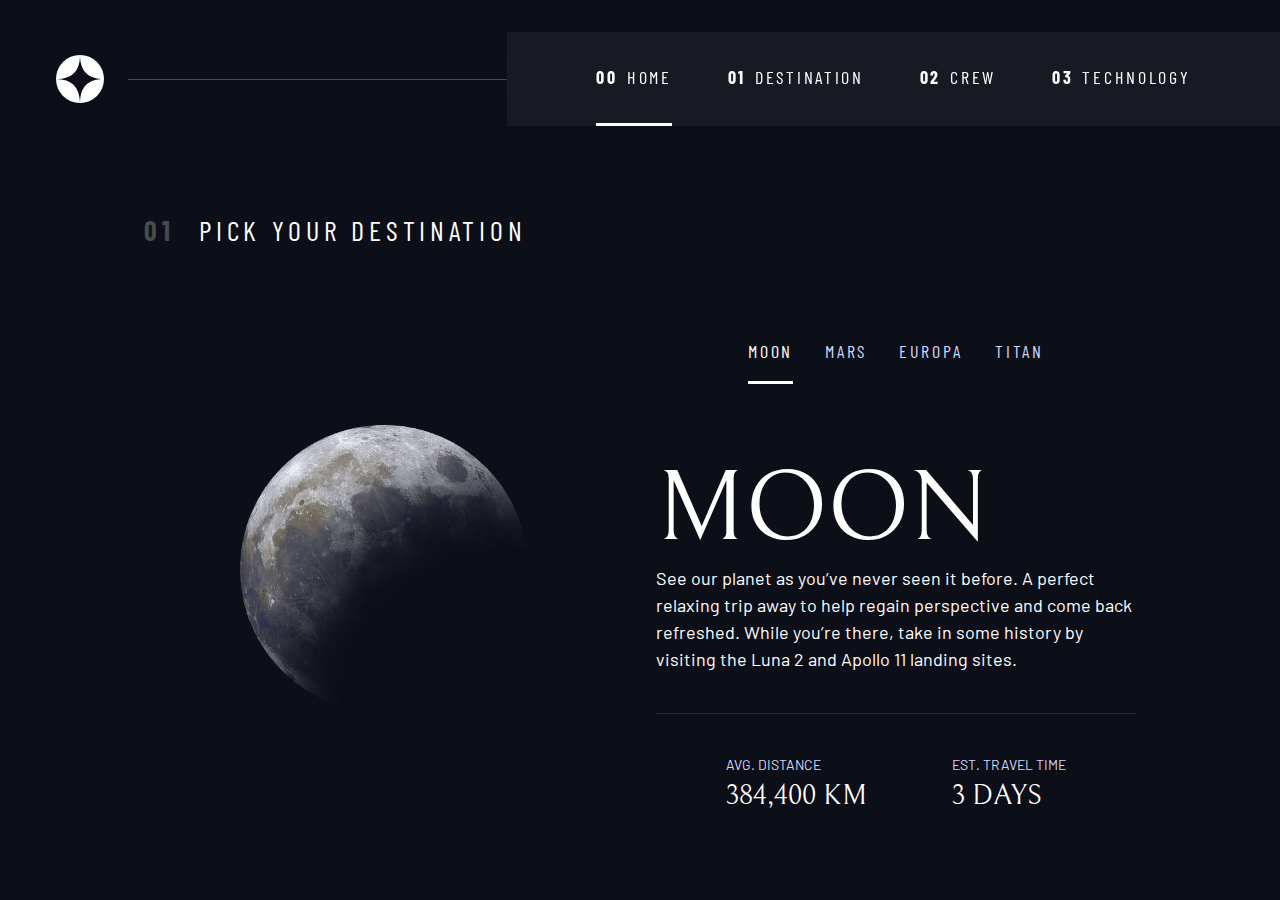
==== destination.html @ 15d5527f "initial commit" ====
<!DOCTYPE html>
<html lang="en">

<head>
    <meta charset="UTF-8">
    <meta name="viewport" content="width=device-width, initial-scale=1.0">

    <link rel="icon" type="image/png" sizes="32x32" href="./assets/favicon-32x32.png">
    <!-- Google fonts -->
    <link rel="preconnect" href="https://fonts.googleapis.com">
    <link rel="preconnect" href="https://fonts.gstatic.com" crossorigin>
    <link
        href="https://fonts.googleapis.com/css2?family=Barlow+Condensed:wght@400;700&family=Bellefair&family=Barlow:wght@400;700&display=swap"
        rel="stylesheet">

    <!-- Our custom CSS -->
    <link rel="stylesheet" href="./css/index.css">
    <link rel="stylesheet" href="./css/destination.css">
    <title>Frontend Mentor | Space tourism website</title>
    <script src="index.js" defer></script>
</head>

<body class="destination">
    <a class="skip-to-content" href="#main">Skip to content</a>
    <header class="primary-header flex">
        <div>
            <img src="./assets/shared/logo.svg" alt="space tourism logo" class="logo">
        </div>
        <button class="mobile-nav-toggle" aria-controls="primary-navigation"><span class="sr-only"
                aria-expanded="false">Menu</span></button>
        <nav>
            <ul id="primary-navigation" data-visible="false" class="primary-navigation underline-indicators flex">
                <li class="active"><a class="ff-sans-cond uppercase text-white letter-spacing-2" href="home.html"><span
                            aria-hidden="true">00</span>Home</a>
                <li><a class="ff-sans-cond uppercase text-white letter-spacing-2" href="destination.html"><span
                            aria-hidden="true">01</span>Destination</a>
                <li><a class="ff-sans-cond uppercase text-white letter-spacing-2" href="crew.html"><span
                            aria-hidden="true">02</span>Crew</a>
                <li><a class="ff-sans-cond uppercase text-white letter-spacing-2" href="technology.html"><span
                            aria-hidden="true">03</span>Technology</a>
            </ul>
        </nav>
    </header>


    <main id="main" class="grid-container grid-container--destination flow">
        <h1 class="numbered-title"><span aria-hidden="true">01</span> Pick your destination</h1>

        <img src="assets/destination/image-moon.png" alt="the moon" />

        <div class="tab-list underline-indicators flex">
            <button aria-selected="true"
                class="uppercase ff-sans-cond text-accent bg-dark letter-spacing-2">Moon</button>
            <button aria-selected="false"
                class="uppercase ff-sans-cond text-accent bg-dark letter-spacing-2">Mars</button>
            <button aria-selected="false"
                class="uppercase ff-sans-cond text-accent bg-dark letter-spacing-2">Europa</button>
            <button aria-selected="false"
                class="uppercase ff-sans-cond text-accent bg-dark letter-spacing-2">Titan</button>
        </div>

        <article class="destination-info">
            <h2 class="fs-800 uppercase ff-serif">Moon</h2>

            <p>See our planet as you’ve never seen it before. A perfect relaxing trip away to help
                regain perspective and come back refreshed. While you’re there, take in some history
                by visiting the Luna 2 and Apollo 11 landing sites.</p>

            <div class="destination-meta flex">
                <div>
                    <h3 class="text-accent fs-200 uppercase">Avg. distance</h3>
                    <p class="fs-500 ff-serif uppercase">384,400 km</p>
                </div>
                <div>
                    <h3 class="text-accent fs-200 uppercase">Est. travel time</h3>
                    <p class="fs-500 ff-serif uppercase">3 days</p>
                </div>
            </div>

        </article>
    </main>


</body>

</html>
---- css/index.css ----
/* ------------------- */
/* Custom properties   */
/* ------------------- */

:root {
  /* colors */
  --clr-dark: 230 35% 7%;
  --clr-light: 231 77% 90%;
  --clr-white: 0 0% 100%;

  /* font-sizes */
  --fs-900: clamp(5rem, 8vw + 1rem, 9.375rem);
  --fs-800: 3.5rem;
  --fs-700: 1.5rem;
  --fs-600: 1rem;
  --fs-500: 1rem;
  --fs-400: 0.9375rem;
  --fs-300: 1rem;
  --fs-200: 0.875rem;

  /* font-families */
  --ff-serif: "Bellefair", serif;
  --ff-sans-cond: "Barlow Condensed", sans-serif;
  --ff-sans-normal: "Barlow", sans-serif;
}

@media (min-width: 35em) {
  :root {
    --fs-800: 5rem;
    --fs-700: 2.5rem;
    --fs-600: 1.5rem;
    --fs-500: 1.25rem;
    --fs-400: 1rem;
  }
}

@media (min-width: 45em) {
  :root {
    /* font-sizes */
    --fs-800: 6.25rem;
    --fs-700: 3.5rem;
    --fs-600: 2rem;
    --fs-500: 1.75rem;
    --fs-400: 1.125rem;
  }
}
/* ------------------- */
/* Reset               */
/* ------------------- */

/* https://piccalil.li/blog/a-modern-css-reset/ */

/* Box sizing */
*,
*::before,
*::after {
  box-sizing: border-box;
}

/* Reset margins */
body,
h1,
h2,
h3,
h4,
h5,
p,
figure,
picture {
  margin: 0;
}

h1,
h2,
h3,
h4,
h5,
h6,
p {
  font-weight: 400;
}

/* set up the body */
body {
  font-family: var(--ff-sans-normal);
  font-size: var(--fs-400);
  color: hsl(var(--clr-white));
  background-color: hsl(var(--clr-dark));
  line-height: 1.5;
  min-height: 100vh;
  display: grid;
  grid-template-rows: min-content 1fr;
  overflow-x: hidden;
}

/* make images easier to work with */
img,
picture {
  max-width: 100%;
  display: block;
}

/* make form elements easier to work with */
input,
button,
textarea,
select {
  font: inherit;
}

/* remove animations for people who've turned them off */
@media (prefers-reduced-motion: reduce) {
  *,
  *::before,
  *::after {
    animation-duration: 0.01ms !important;
    animation-iteration-count: 1 !important;
    transition-duration: 0.01ms !important;
    scroll-behavior: auto !important;
  }
}

/* ------------------- */
/* Utility classes     */
/* ------------------- */

/* general */

.flex {
  display: flex;
  gap: var(--gap, 1rem);
}

.grid {
  display: grid;
  gap: var(--gap, 1rem);
}

.d-block {
  display: block;
}

.flow > *:where(:not(:first-child)) {
  margin-top: var(--flow-space, 1rem);
}

.container {
  padding-inline: 2em;
  margin-inline: auto;
  max-width: 80rem;
}

.sr-only {
  position: absolute;
  width: 1px;
  height: 1px;
  padding: 0;
  margin: -1px;
  overflow: hidden;
  clip: rect(0, 0, 0, 0);
  white-space: nowrap; /* added line */
  border: 0;
}

.skip-to-content {
  position: absolute;
  z-index: 9999;
  background: hsl(var(--clr-white));
  color: hsl(var(--clr-dark));
  padding: 0.5em 1em;
  margin-inline: auto;
  transform: translateY(-100%);
  transition: transform 250ms ease-in;
}

.skip-to-content:focus {
  transform: translateY(0);
}

/* colors */

.bg-dark {
  background-color: hsl(var(--clr-dark));
}
.bg-accent {
  background-color: hsl(var(--clr-light));
}
.bg-white {
  background-color: hsl(var(--clr-white));
}

.text-dark {
  color: hsl(var(--clr-dark));
}
.text-accent {
  color: hsl(var(--clr-light));
}
.text-white {
  color: hsl(var(--clr-white));
}

/* typography */

.ff-serif {
  font-family: var(--ff-serif);
}
.ff-sans-cond {
  font-family: var(--ff-sans-cond);
}
.ff-sans-normal {
  font-family: var(--ff-sans-normal);
}

.letter-spacing-1 {
  letter-spacing: 4.75px;
}
.letter-spacing-2 {
  letter-spacing: 2.7px;
}
.letter-spacing-3 {
  letter-spacing: 2.35px;
}

.uppercase {
  text-transform: uppercase;
}

.fs-900 {
  font-size: var(--fs-900);
}
.fs-800 {
  font-size: var(--fs-800);
}
.fs-700 {
  font-size: var(--fs-700);
}
.fs-600 {
  font-size: var(--fs-600);
}
.fs-500 {
  font-size: var(--fs-500);
}
.fs-400 {
  font-size: var(--fs-400);
}
.fs-300 {
  font-size: var(--fs-300);
}
.fs-200 {
  font-size: var(--fs-200);
}

.fs-900,
.fs-800,
.fs-700,
.fs-600 {
  line-height: 1.1;
}

.numbered-title {
  font-family: var(--ff-sans-cond);
  font-size: var(--fs-500);
  text-transform: uppercase;
  letter-spacing: 4.72px;
}

.numbered-title span {
  margin-right: 0.5em;
  font-weight: 700;
  color: hsl(var(--clr-white) / 0.25);
}

/* ------------------- */
/* Compontents         */
/* ------------------- */

.large-button {
  font-size: 2rem;
  position: relative;
  z-index: 1;
  display: inline-grid;
  place-items: center;
  padding: 0 2em;
  border-radius: 50%;
  aspect-ratio: 1;
  text-decoration: none;
}

.large-button::after {
  content: "";
  position: absolute;
  z-index: -1;
  width: 100%;
  height: 100%;
  background: hsl(var(--clr-white) / 0.1);
  border-radius: 50%;
  opacity: 0;
  transition: opacity 500ms linear, transform 750ms ease-in-out;
}

.large-button:hover::after,
.large-button:focus::after {
  opacity: 1;
  transform: scale(1.5);
}

/* primary-header */

.logo {
  margin: 1.5rem clamp(1.5rem, 5vw, 3.5rem);
}

.primary-header {
  justify-content: space-between;
  align-items: center;
}

.primary-navigation {
  --gap: clamp(1.5rem, 5vw, 3.5rem);
  --underline-gap: 2rem;
  list-style: none;
  padding: 0;
  margin: 0;
  background: hsl(var(--clr-white) / 0.95);
}

.primary-navigation a {
  text-decoration: none;
}

.primary-navigation a > span {
  font-weight: 700;
  margin-right: 0.5em;
}

.mobile-nav-toggle {
  display: none;
}

@supports (backdrop-filter: blur(1rem)) {
  .primary-navigation {
    background: hsl(var(--clr-white) / 0.05);
    backdrop-filter: blur(1.5rem);
  }
}

@media (max-width: 35rem) {
  .primary-navigation {
    --underline-gap: 0.5rem;
    position: fixed;
    z-index: 1000;
    inset: 0 0 0 30%;
    list-style: none;
    padding: min(20rem, 15vh) 2rem;
    margin: 0;
    flex-direction: column;
    transform: translateX(100%);
    transition: transform 500ms ease-in-out;
  }

  .primary-navigation > .active {
    border: none;
  }

  .primary-navigation[data-visible="true"] {
    transform: translateX(0);
  }

  .mobile-nav-toggle {
    display: block;
    position: absolute;
    z-index: 2000;
    right: 1rem;
    top: 2rem;
    background: transparent;
    background-image: url("./assets/shared/icon-hamburger.svg");
    background-repeat: no-repeat;
    background-position: center;
    width: 1.5rem;
    aspect-ratio: 1;
    border: 0;
  }

  .mobile-nav-toggle[aria-expanded="true"] {
    background-image: url("./assets/shared/icon-close.svg");
  }
}

@media (min-width: 35em) {
  .primary-navigation {
    padding-inline: clamp(3rem, 7vw, 7rem);
  }
}

@media (min-width: 35em) and (max-width: 44.999em) {
  .primary-navigation a > span {
    display: none;
  }
}

@media (min-width: 45em) {
  .primary-header::after {
    content: "";
    display: block;
    position: relative;
    height: 1px;
    width: 100%;
    margin-right: -2.5rem;
    background: hsl(var(--clr-white) / 0.25);
    order: 1;
  }

  nav {
    order: 2;
  }

  .primary-navigation {
    margin-block: 2rem;
  }
}

.underline-indicators > * {
  cursor: pointer;
  padding: var(--underline-gap, 1rem) 0;
  border: 0;
  border-bottom: 0.2rem solid hsl(var(--clr-white) / 0);
}

.underline-indicators > *:hover,
.underline-indicators > *:focus {
  border-color: hsl(var(--clr-white) / 0.5);
}

.underline-indicators > .active,
.underline-indicators > [aria-selected="true"] {
  color: hsl(var(--clr-white) / 1);
  border-color: hsl(var(--clr-white) / 1);
}

.tab-list {
  --gap: 2rem;
}

.dot-indicators > * {
  cursor: pointer;
  border: 0;
  border-radius: 50%;
  padding: 0.5em;
  background-color: hsl(var(--clr-white) / 0.25);
}

.dot-indicators > *:hover,
.dot-indicators > *:focus {
  background-color: hsl(var(--clr-white) / 0.5);
}

.dot-indicators > [aria-selected="true"] {
  background-color: hsl(var(--clr-white) / 1);
}
---- css/destination.css ----
.grid-container {
  display: grid;
  text-align: center;
  place-items: center;
  padding-inline: 1rem;
  padding-bottom: 4rem;
}

.grid-container--destination {
  --flow-space: 2rem;
  grid-template-areas:
    "title"
    "image"
    "tabs"
    "content";
}

.numbered-title {
  grid-area: title;
}

.grid-container--destination > img {
  grid-area: image;
  max-width: 60%;
}

.grid-container--destination > .tab-list {
  grid-area: tabs;
}

.grid-container--destination > .destination-info {
  grid-area: content;
}

.destination-meta {
  flex-direction: column;
  border-top: 1px solid hsl(var(--clr-white) / 0.1);
  padding-top: 2.5rem;
  margin-top: 2.5rem;
}

@media (min-width: 35em) {
  .numbered-title {
    justify-self: start;
    margin-top: 2rem;
  }

  .destination-meta {
    flex-direction: row;
    justify-content: space-evenly;
  }
}

@media (min-width: 45em) {
  .grid-container {
    text-align: left;
    column-gap: var(--container-gap, 2rem);
    grid-template-columns: minmax(1rem, 1fr) repeat(2, minmax(0, 30rem)) minmax(
        1rem,
        1fr
      );
  }

  .grid-container--destination {
    grid-template-areas:
      ". title title ."
      ". image tabs ."
      ". image content .";
  }
}
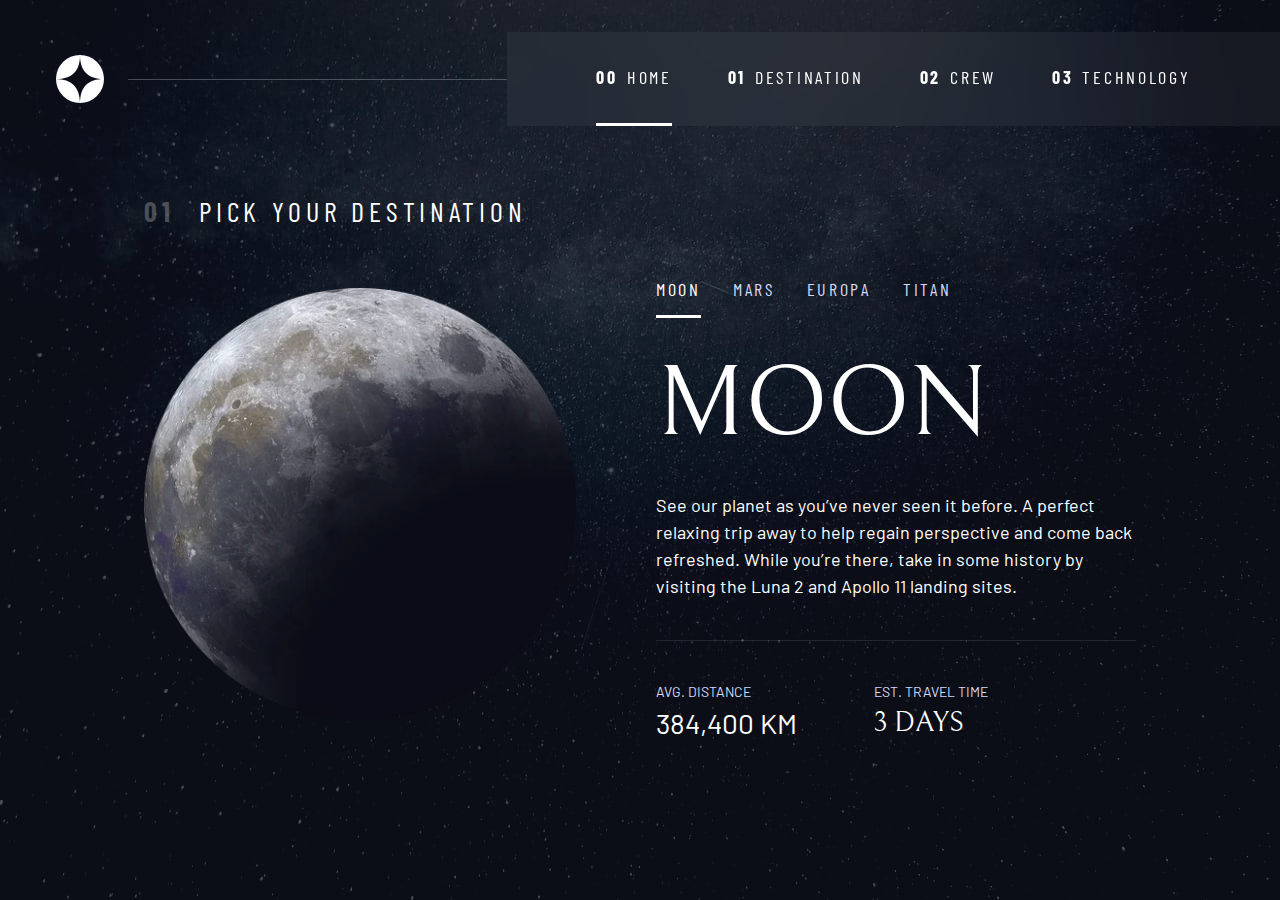
==== commit 1f32efca: "finished styling destinations and crew pages" ====
--- a/destination.html
+++ b/destination.html
@@ -46,20 +46,20 @@
     <main id="main" class="grid-container grid-container--destination flow">
         <h1 class="numbered-title"><span aria-hidden="true">01</span> Pick your destination</h1>
 
-        <img src="assets/destination/image-moon.png" alt="the moon" />
+        <picture>
+            <source srcset="assets/destination/image-moon.webp" type="image/webp">
+            <source srcset="assets/destination/image-moon.avif" type="image/avif">
+            <img src="assets/destination/image-moon.png" alt="the moon" />
+        </picture>
 
         <div class="tab-list underline-indicators flex">
-            <button aria-selected="true"
-                class="uppercase ff-sans-cond text-accent bg-dark letter-spacing-2">Moon</button>
-            <button aria-selected="false"
-                class="uppercase ff-sans-cond text-accent bg-dark letter-spacing-2">Mars</button>
-            <button aria-selected="false"
-                class="uppercase ff-sans-cond text-accent bg-dark letter-spacing-2">Europa</button>
-            <button aria-selected="false"
-                class="uppercase ff-sans-cond text-accent bg-dark letter-spacing-2">Titan</button>
+            <button aria-selected="true" class="uppercase ff-sans-cond text-accent letter-spacing-2">Moon</button>
+            <button aria-selected="false" class="uppercase ff-sans-cond text-accent letter-spacing-2">Mars</button>
+            <button aria-selected="false" class="uppercase ff-sans-cond text-accent letter-spacing-2">Europa</button>
+            <button aria-selected="false" class="uppercase ff-sans-cond text-accent letter-spacing-2">Titan</button>
         </div>
 
-        <article class="destination-info">
+        <article class="destination-info flow">
             <h2 class="fs-800 uppercase ff-serif">Moon</h2>
 
             <p>See our planet as you’ve never seen it before. A perfect relaxing trip away to help
@@ -69,11 +69,11 @@
             <div class="destination-meta flex">
                 <div>
                     <h3 class="text-accent fs-200 uppercase">Avg. distance</h3>
-                    <p class="fs-500 ff-serif uppercase">384,400 km</p>
+                    <p class=" ffserif uppercase">384,400 km</p>
                 </div>
                 <div>
                     <h3 class="text-accent fs-200 uppercase">Est. travel time</h3>
-                    <p class="fs-500 ff-serif uppercase">3 days</p>
+                    <p class="ff-serif uppercase">3 days</p>
                 </div>
             </div>
 
--- a/css/index.css
+++ b/css/index.css
@@ -142,6 +142,10 @@
 
 .flow > *:where(:not(:first-child)) {
   margin-top: var(--flow-space, 1rem);
+}
+
+.flow--space-small {
+  --flow-space: 0.75rem;
 }
 
 .container {
@@ -373,7 +377,7 @@
     right: 1rem;
     top: 2rem;
     background: transparent;
-    background-image: url("./assets/shared/icon-hamburger.svg");
+    background-image: url("../assets/shared/icon-hamburger.svg");
     background-repeat: no-repeat;
     background-position: center;
     width: 1.5rem;
@@ -382,7 +386,7 @@
   }
 
   .mobile-nav-toggle[aria-expanded="true"] {
-    background-image: url("./assets/shared/icon-close.svg");
+    background-image: url("../assets/shared/icon-close.svg");
   }
 }
 
@@ -421,9 +425,10 @@
 
 .underline-indicators > * {
   cursor: pointer;
-  padding: var(--underline-gap, 1rem) 0;
+  padding: var(--underline-gap, 0.75rem) 0;
   border: 0;
   border-bottom: 0.2rem solid hsl(var(--clr-white) / 0);
+  background-color: transparent;
 }
 
 .underline-indicators > *:hover,
--- a/css/destination.css
+++ b/css/destination.css
@@ -1,3 +1,20 @@
+.destination {
+  background-image: url("../assets/destination/background-destination-mobile.jpg");
+}
+
+@media (min-width: 35rem) {
+  .destination {
+    background-position: center center;
+    background-image: url("../assets/destination/background-destination-tablet.jpg");
+  }
+}
+
+@media (min-width: 45rem) {
+  .destination {
+    background-image: url("../assets/destination/background-destination-desktop.jpg");
+  }
+}
+
 .grid-container {
   display: grid;
   text-align: center;
@@ -19,7 +36,7 @@
   grid-area: title;
 }
 
-.grid-container--destination > img {
+.grid-container--destination > picture {
   grid-area: image;
   max-width: 60%;
 }
@@ -37,6 +54,10 @@
   border-top: 1px solid hsl(var(--clr-white) / 0.1);
   padding-top: 2.5rem;
   margin-top: 2.5rem;
+}
+
+.destination-meta p {
+  font-size: 1.75rem;
 }
 
 @media (min-width: 35em) {
@@ -62,9 +83,20 @@
   }
 
   .grid-container--destination {
+    justify-items: start;
+    align-content: start;
     grid-template-areas:
       ". title title ."
       ". image tabs ."
       ". image content .";
   }
+
+  .grid-container--destination > picture {
+    max-width: 90%;
+  }
+
+  .destination-meta {
+    --gap: min(6vw, 6rem);
+    justify-content: start;
+  }
 }
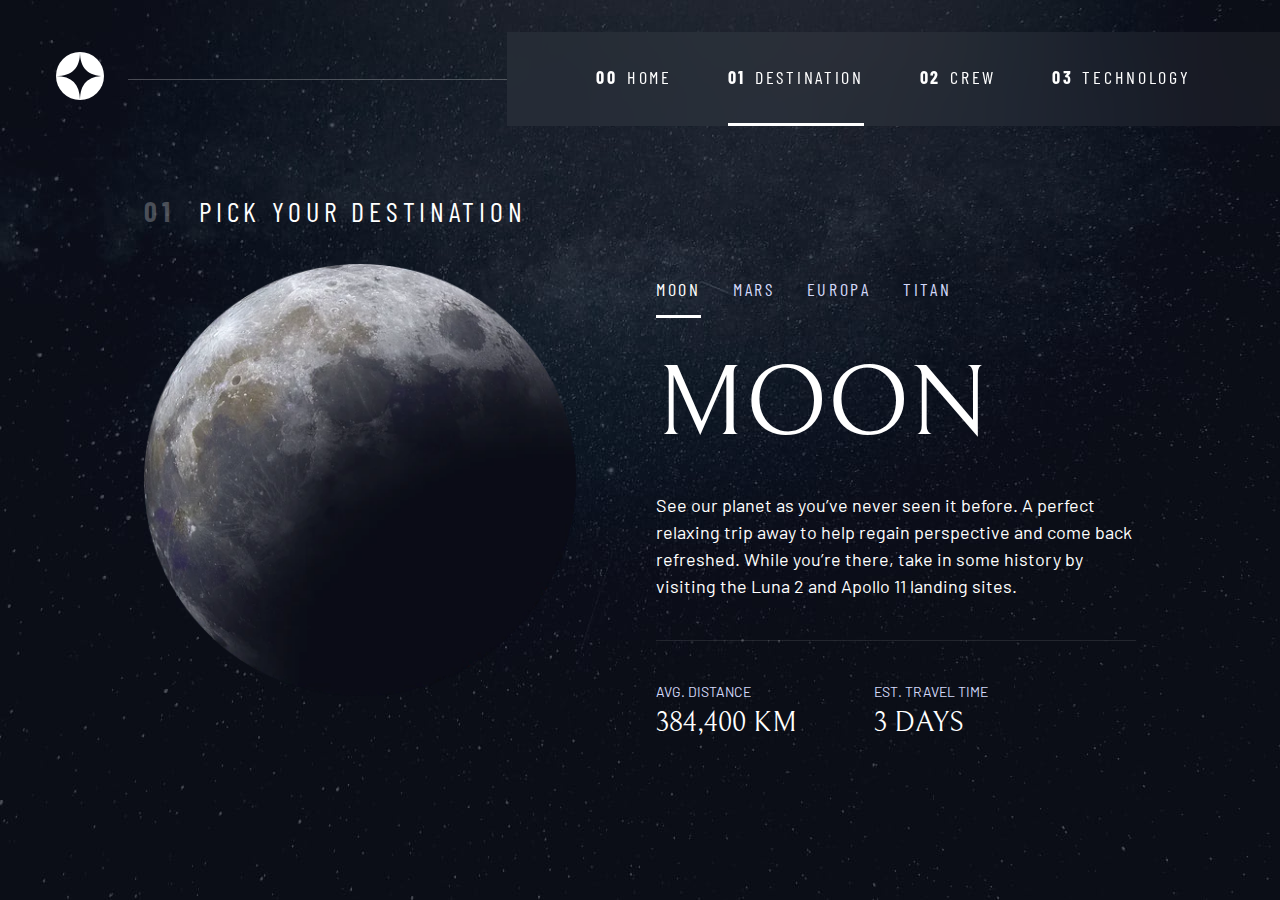
==== commit 9eb70fa8: "finished technology page and added javascript" ====
--- a/destination.html
+++ b/destination.html
@@ -17,7 +17,8 @@
     <link rel="stylesheet" href="./css/index.css">
     <link rel="stylesheet" href="./css/destination.css">
     <title>Frontend Mentor | Space tourism website</title>
-    <script src="index.js" defer></script>
+    <script src="./index.js" defer></script>
+    <script src="./tabs.js" defer></script>
 </head>
 
 <body class="destination">
@@ -30,10 +31,10 @@
                 aria-expanded="false">Menu</span></button>
         <nav>
             <ul id="primary-navigation" data-visible="false" class="primary-navigation underline-indicators flex">
-                <li class="active"><a class="ff-sans-cond uppercase text-white letter-spacing-2" href="home.html"><span
+                <li><a class="ff-sans-cond uppercase text-white letter-spacing-2" href="home.html"><span
                             aria-hidden="true">00</span>Home</a>
-                <li><a class="ff-sans-cond uppercase text-white letter-spacing-2" href="destination.html"><span
-                            aria-hidden="true">01</span>Destination</a>
+                <li class="active"><a class="ff-sans-cond uppercase text-white letter-spacing-2"
+                        href="destination.html"><span aria-hidden="true">01</span>Destination</a>
                 <li><a class="ff-sans-cond uppercase text-white letter-spacing-2" href="crew.html"><span
                             aria-hidden="true">02</span>Crew</a>
                 <li><a class="ff-sans-cond uppercase text-white letter-spacing-2" href="technology.html"><span
@@ -42,24 +43,44 @@
         </nav>
     </header>
 
-
     <main id="main" class="grid-container grid-container--destination flow">
         <h1 class="numbered-title"><span aria-hidden="true">01</span> Pick your destination</h1>
 
-        <picture>
+        <picture id="moon-image">
             <source srcset="assets/destination/image-moon.webp" type="image/webp">
-            <source srcset="assets/destination/image-moon.avif" type="image/avif">
-            <img src="assets/destination/image-moon.png" alt="the moon" />
+            <img src="assets/destination/image-moon.png" alt="the moon">
+        </picture>
+        <picture hidden id="mars-image">
+            <source srcset="assets/destination/image-mars.webp" type="image/webp">
+            <img src="assets/destination/image-mars.png" alt="the planet mars">
+        </picture>
+        <picture hidden id="europa-image">
+            <source srcset="assets/destination/image-europa.webp" type="image/webp">
+            <img src="assets/destination/image-europa.png" alt="the planet europa">
+        </picture>
+        <picture hidden id="titan-image">
+            <source srcset="assets/destination/image-titan.webp" type="image/webp">
+            <img src="assets/destination/image-titan.png" alt="the moon titan">
         </picture>
 
-        <div class="tab-list underline-indicators flex">
-            <button aria-selected="true" class="uppercase ff-sans-cond text-accent letter-spacing-2">Moon</button>
-            <button aria-selected="false" class="uppercase ff-sans-cond text-accent letter-spacing-2">Mars</button>
-            <button aria-selected="false" class="uppercase ff-sans-cond text-accent letter-spacing-2">Europa</button>
-            <button aria-selected="false" class="uppercase ff-sans-cond text-accent letter-spacing-2">Titan</button>
+
+        <div class="tab-list underline-indicators flex" role="tablist" aria-label="destination list">
+            <button aria-selected="true" role="tab" aria-controls="moon-tab"
+                class="uppercase ff-sans-cond text-accent letter-spacing-2" tabindex="0"
+                data-image="moon-image">Moon</button>
+            <button aria-selected="false" role="tab" aria-controls="mars-tab"
+                class="uppercase ff-sans-cond text-accent letter-spacing-2" tabindex="-1"
+                data-image="mars-image">Mars</button>
+            <button aria-selected="false" role="tab" aria-controls="europa-tab"
+                class="uppercase ff-sans-cond text-accent letter-spacing-2" tabindex="-1"
+                data-image="europa-image">Europa</button>
+            <button aria-selected="false" role="tab" aria-controls="titan-tab"
+                class="uppercase ff-sans-cond text-accent letter-spacing-2" tabindex="-1"
+                data-image="titan-image">Titan</button>
         </div>
 
-        <article class="destination-info flow">
+        <!-- The moon -->
+        <article class="destination-info flow" id="moon-tab" tabindex="0" role="tabpanel">
             <h2 class="fs-800 uppercase ff-serif">Moon</h2>
 
             <p>See our planet as you’ve never seen it before. A perfect relaxing trip away to help
@@ -69,18 +90,76 @@
             <div class="destination-meta flex">
                 <div>
                     <h3 class="text-accent fs-200 uppercase">Avg. distance</h3>
-                    <p class=" ffserif uppercase">384,400 km</p>
+                    <p class="ff-serif uppercase">384,400 km</p>
                 </div>
                 <div>
                     <h3 class="text-accent fs-200 uppercase">Est. travel time</h3>
                     <p class="ff-serif uppercase">3 days</p>
                 </div>
             </div>
+        </article>
 
+        <!-- Mars -->
+        <article hidden class="destination-info flow" id="mars-tab" tabindex="0" role="tabpanel">
+            <h2 class="fs-800 uppercase ff-serif">Mars</h2>
+
+            <p>Don’t forget to pack your hiking boots. You’ll need them to tackle Olympus Mons,
+                the tallest planetary mountain in our solar system. It’s two and a half times
+                the size of Everest!</p>
+
+            <div class="destination-meta flex">
+                <div>
+                    <h3 class="text-accent fs-200 uppercase">Avg. distance</h3>
+                    <p class="ff-serif uppercase">225 mil. km</p>
+                </div>
+                <div>
+                    <h3 class="text-accent fs-200 uppercase">Est. travel time</h3>
+                    <p class="ff-serif uppercase">9 months</p>
+                </div>
+            </div>
+        </article>
+
+        <!-- Europa -->
+        <article hidden class="destination-info flow" id="europa-tab" tabindex="0" role="tabpanel">
+            <h2 class="fs-800 uppercase ff-serif">Europa</h2>
+
+            <p>The smallest of the four Galilean moons orbiting Jupiter, Europa is a
+                winter lover’s dream. With an icy surface, it’s perfect for a bit of
+                ice skating, curling, hockey, or simple relaxation in your snug
+                wintery cabin.</p>
+            <div class="destination-meta flex">
+                <div>
+                    <h3 class="text-accent fs-200 uppercase">Avg. distance</h3>
+                    <p class="ff-serif uppercase">628 mil. km</p>
+                </div>
+                <div>
+                    <h3 class="text-accent fs-200 uppercase">Est. travel time</h3>
+                    <p class="ff-serif uppercase">3 years</p>
+                </div>
+            </div>
+        </article>
+
+        <!-- Titan -->
+        <article hidden class="destination-info flow" id="titan-tab" tabindex="0" role="tabpanel">
+            <h2 class="fs-800 uppercase ff-serif">Titan</h2>
+
+            <p>The only moon known to have a dense atmosphere other than Earth, Titan
+                is a home away from home (just a few hundred degrees colder!). As a
+                bonus, you get striking views of the Rings of Saturn.</p>
+
+            <div class="destination-meta flex">
+                <div>
+                    <h3 class="text-accent fs-200 uppercase">Avg. distance</h3>
+                    <p class="ff-serif uppercase">1.6 bil. km</p>
+                </div>
+                <div>
+                    <h3 class="text-accent fs-200 uppercase">Est. travel time</h3>
+                    <p class="ff-serif uppercase">7 years</p>
+                </div>
+            </div>
         </article>
     </main>
 
-
-</body>
+    <body>
 
 </html>--- a/css/index.css
+++ b/css/index.css
@@ -97,7 +97,6 @@
 img,
 picture {
   max-width: 100%;
-  display: block;
 }
 
 /* make form elements easier to work with */
@@ -306,6 +305,32 @@
 .large-button:focus::after {
   opacity: 1;
   transform: scale(1.5);
+}
+
+.technology-tabs {
+  grid-area: tabs;
+  display: flex;
+  gap: 2rem;
+}
+
+.technology-tabs > button {
+  aspect-ratio: 1;
+  background-color: transparent;
+  font-size: 1.5rem;
+  width: 3rem;
+  border: 1.5px solid white;
+  border-radius: 50%;
+  color: white;
+  text-align: center;
+}
+
+.technology-tabs > button:hover {
+  cursor: pointer;
+}
+
+.technology-tabs button[aria-selected="true"] {
+  background-color: white;
+  color: hsl(230 35% 7%);
 }
 
 /* primary-header */
@@ -394,6 +419,17 @@
   .primary-navigation {
     padding-inline: clamp(3rem, 7vw, 7rem);
   }
+
+  .technology-tabs > button {
+    display: grid;
+    align-items: center;
+    aspect-ratio: 1;
+    background-color: transparent;
+    font-size: 1.8rem;
+    width: 4rem;
+    border: 1.5px solid white;
+    border-radius: 50%;
+  }
 }
 
 @media (min-width: 35em) and (max-width: 44.999em) {
@@ -421,6 +457,15 @@
   .primary-navigation {
     margin-block: 2rem;
   }
+
+  .technology-tabs {
+    flex-direction: column;
+  }
+
+  .technology-tabs > button {
+    font-size: 2rem;
+    width: 4.5rem;
+  }
 }
 
 .underline-indicators > * {
--- a/css/destination.css
+++ b/css/destination.css
@@ -1,4 +1,6 @@
 .destination {
+  background-repeat: no-repeat;
+  background-size: cover;
   background-image: url("../assets/destination/background-destination-mobile.jpg");
 }
 
@@ -39,6 +41,7 @@
 .grid-container--destination > picture {
   grid-area: image;
   max-width: 60%;
+  align-self: start;
 }
 
 .grid-container--destination > .tab-list {
